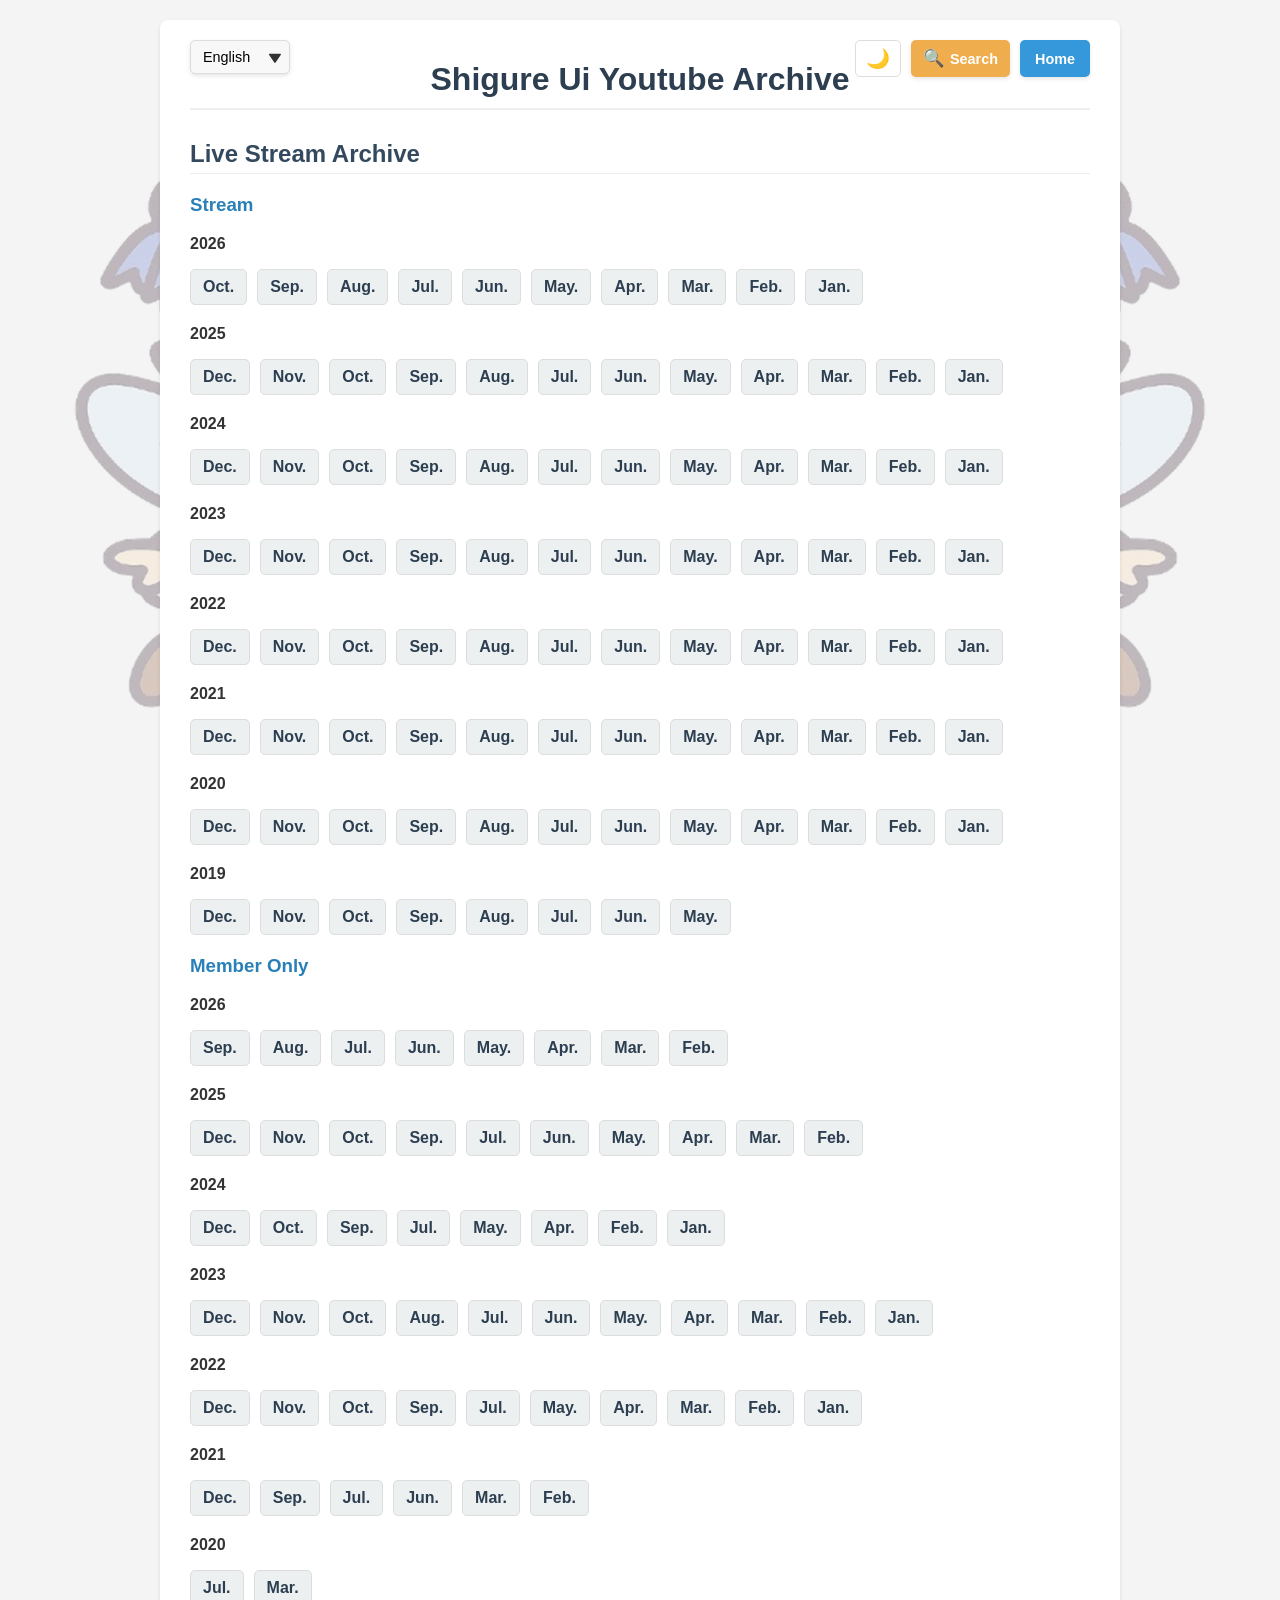
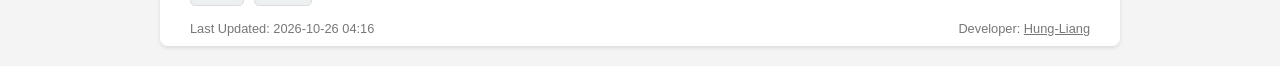
==== index.html @ 44cab53b "🐳 chore(meta): point og/twitter previews to custom domain - Use ui-archive-website.bobing.dev for og" ====
<!DOCTYPE html>
<html>
  <head>
    <script
      async
      src="https://www.googletagmanager.com/gtag/js?id=G-6RK6CC0PRD"
    ></script>
    <script>
      window.dataLayer = window.dataLayer || [];
      function gtag() {
        dataLayer.push(arguments);
      }
      gtag("js", new Date());

      gtag("config", "G-6RK6CC0PRD");
    </script>
    <meta charset="UTF-8" />
    <meta name="viewport" content="width=device-width, initial-scale=1.0" />
    <title data-i18n="main_title">しぐれうい Youtube Archive</title>
    <meta name="description" content="Archive of Shigure Ui's YouTube streams and videos." />
    <meta property="og:title" content="しぐれうい Youtube Archive" />
    <meta property="og:description" content="Archive of Shigure Ui's YouTube streams and videos." />
    <meta property="og:type" content="website" />
    <meta property="og:url" content="https://ui-archive-website.bobing.dev/" />
    <meta property="og:image" content="https://ui-archive-website.bobing.dev/asset/icon.png" />
    <meta name="twitter:card" content="summary" />
    <meta name="twitter:title" content="しぐれうい Youtube Archive" />
    <meta name="twitter:description" content="Archive of Shigure Ui's YouTube streams and videos." />
    <meta name="twitter:image" content="https://ui-archive-website.bobing.dev/asset/icon.png" />
    <link rel="icon" href="./asset/icon.png" type="image/png" />
    <link rel="manifest" href="./manifest.json" />
    <meta name="theme-color" content="#333333" />
    <script src="./scripts/theme.js"></script>
    <script>
      if ("serviceWorker" in navigator) {
        window.addEventListener("load", () => {
          navigator.serviceWorker
            .register("./sw.js")
            .then((registration) => {
              console.log("Service Worker registered with scope:", registration.scope);
            })
            .catch((error) => {
              console.log("Service Worker registration failed:", error);
            });
        });
      }
    </script>
    <style>
      body {
        font-family: Arial, sans-serif;
        margin: 20px;
        background-color: #f4f4f4;
        color: #333;
      }
      .container {
        max-width: 960px;
        margin: 0 auto;
        background-color: #fff;
        padding: 20px 30px;
        border-radius: 8px;
        box-shadow: 0 2px 4px rgba(0, 0, 0, 0.1);
        position: relative; /* For positioning absolute elements inside */
        min-height: calc(
          100vh - 40px
        ); /* Ensure container is tall enough for footer positioning */
        box-sizing: border-box; /* Include padding in height calculation */
      }
      h1 {
        color: #2c3e50;
        text-align: center;
        margin-bottom: 30px;
        border-bottom: 2px solid #eee;
        padding-bottom: 10px;
      }
      h2 {
        /* Category titles */
        color: #34495e;
        margin-top: 25px;
        padding-bottom: 5px;
        border-bottom: 1px solid #eee;
      }
      h3 {
        /* Sub-category titles */
        color: #2980b9;
        margin-top: 15px;
      }
      ul {
        list-style: none;
        padding: 0;
        margin-bottom: 20px;
        display: flex; /* Make months horizontal */
        flex-wrap: wrap; /* Allow wrapping */
        gap: 10px; /* Space between months */
      }
      li {
        background-color: #ecf0f1;
        border: 1px solid #ddd;
        border-radius: 5px;
        padding: 8px 12px;
        transition: background-color 0.3s ease;
      }
      li:hover {
        background-color: #dbe3e7;
      }
      a {
        text-decoration: none;
        color: #2c3e50;
        font-weight: bold;
      }
      a:hover {
        color: #3498db;
      }

      /* Styles for top-right and bottom-right elements */
      .top-right-buttons {
        position: absolute;
        top: 20px;
        right: 30px;
        display: flex;
        gap: 10px;
      }
      .action-button {
        display: flex;
        justify-content: center;
        align-items: center;
        padding: 8px 15px;
        background-color: #3498db;
        color: white;
        text-decoration: none;
        border-radius: 5px;
        transition: background-color 0.3s ease, transform 0.2s ease;
        font-weight: bold;
        box-shadow: 0 2px 4px rgba(0, 0, 0, 0.1);
        font-size: 0.9em;
      }
      .action-button:hover {
        background-color: #2980b9;
        transform: translateY(-2px);
      }
      .action-button:active {
        transform: translateY(0);
        box-shadow: 0 1px 2px rgba(0, 0, 0, 0.2);
      }

      /* Search Button Specific Styles */
      .search-button {
        background-color: #f0ad4e; /* orange color */
        color: white;
        border: none;
        border-radius: 5px;
        padding: 8px 12px;
        cursor: pointer;
        transition: background-color 0.3s ease, transform 0.2s ease;
        font-weight: bold;
        box-shadow: 0 2px 4px rgba(0, 0, 0, 0.1);
        font-size: 0.9em;
        display: flex;
        align-items: center;
        justify-content: center;
        gap: 5px;
      }
      .search-button:hover {
        background-color: #ec971f;
        transform: translateY(-2px);
      }
      .search-button:active {
        transform: translateY(0);
        box-shadow: 0 1px 2px rgba(0, 0, 0, 0.2);
      }
      .search-button .icon {
        font-size: 1.2em; /* magnifying glass icon size */
      }
      /* Search Input Pop-up Styles */
      #search-popup-overlay {
        display: none; /* Hidden by default */
        position: fixed;
        top: 0;
        left: 0;
        width: 100%;
        height: 100%;
        background: rgba(0, 0, 0, 0.6);
        z-index: 100;
        justify-content: center;
        align-items: center;
      }
      #search-popup-content {
        background: #fff;
        padding: 25px;
        border-radius: 8px;
        box-shadow: 0 5px 15px rgba(0, 0, 0, 0.3);
        text-align: center;
        width: 90%;
        max-width: 400px;
        position: relative;
      }
      #search-popup-content input {
        width: calc(100% - 20px);
        padding: 10px;
        margin-bottom: 15px;
        border: 1px solid #ddd;
        border-radius: 5px;
        font-size: 1em;
      }
      #search-popup-content button {
        padding: 10px 20px;
        background-color: #3498db;
        color: white;
        border: none;
        border-radius: 5px;
        cursor: pointer;
        transition: background-color 0.3s ease;
      }
      #search-popup-content button:hover {
        background-color: #2980b9;
      }
      #close-search-popup {
        position: absolute;
        top: 10px;
        right: 15px;
        font-size: 1.5em;
        cursor: pointer;
        color: #aaa;
      }
      #close-search-popup:hover {
        color: #333;
      }

      /* Footer styles */
      .footer-info {
        position: absolute;
        bottom: 10px;
        left: 50%;
        transform: translateX(-50%);
        width: calc(100% - 60px); /* Adjust width to fit container padding */
        display: flex;
        justify-content: space-between;
        align-items: center;
        font-size: 0.8em;
        color: #777;
      }
      .developer-info {
        flex-grow: 1;
        text-align: right; /* Changed from left to right */
      }
      .last-update-info {
        flex-grow: 1;
        text-align: left; /* Changed from center to left */
      }
      .developer-info a,
      .last-update-info a {
        color: #777;
        text-decoration: underline;
        font-weight: normal;
      }
      .developer-info a:hover,
      .last-update-info a:hover {
        color: #333;
      }

      /* New styles for left and right images */
      .side-image {
        position: fixed; /* Fixed position relative to viewport */
        top: 50%; /* Center vertically */
        transform: translateY(-50%); /* Adjust for vertical centering */
        z-index: -1; /* Send behind other content */
        opacity: 0.3; /* Make them semi-transparent */
        max-height: 80vh; /* Limit height for responsiveness */
        width: auto; /* Maintain aspect ratio */
      }
      .side-image.left {
        left: 20px; /* Position from left */
      }
      .side-image.right {
        right: 20px; /* Position from right */
      }

      /* Responsive adjustments for smaller screens */
      @media (max-width: 1200px) {
        .side-image {
          opacity: 0.15; /* Make them even more transparent on smaller screens */
        }
      }

      @media (max-width: 992px) {
        .side-image {
          display: none; /* Hide images completely on very small screens to save space */
        }
      }

      .video-thumbnail-container {
        position: relative;
        display: inline-block;
        width: 100%;
      }
      .video-duration {
        position: absolute;
        bottom: 8px;
        right: 8px;
        background-color: rgba(0, 0, 0, 0.8);
        color: #fff;
        padding: 2px 5px;
        border-radius: 4px;
        font-size: 0.8em;
        font-weight: bold;
      }
      .video-view-count {
        font-size: 0.85em;
        color: #777;
        margin-top: 2px;
      }
      html.dark-mode .video-view-count {
        color: #aaa;
      }

      /* Language Selector Styles */
      .language-selector {
        position: absolute;
        top: 20px;
        left: 30px;
        z-index: 10;
      }

      .language-selector select {
        padding: 8px 12px;
        border-radius: 5px;
        border: 1px solid #ddd;
        background-color: #f8f8f8;
        font-size: 0.9em;
        cursor: pointer;
        box-shadow: 0 2px 4px rgba(0, 0, 0, 0.1);
        appearance: none; /* Remove default select arrow */
        -webkit-appearance: none;
        -moz-appearance: none;
        background-image: url("data:image/svg+xml;charset=US-ASCII,%3Csvg%20xmlns%3D%22http%3A%2F%2Fwww.w3.org%2F2000%2Fsvg%22%20width%3D%22292.4%22%20height%3D%22292.4%22%3E%3Cpath%20fill%3D%22%23333%22%20d%3D%22M287%2069.4a17.6%2017.6%200%200%200-13-5.4H18.4c-6.5%200-12.3%203.2-16.1%208.1-3.8%204.9-4.5%2011.6-2%2017.7l128%20192c3.6%205.4%209.7%208.7%2016.4%208.7s12.9-3.3%2016.4-8.7l128-192c2.5-6.1%201.8-12.8-2-17.7z%22%2F%3E%3C%2Fsvg%3E");
        background-repeat: no-repeat;
        background-position: right 8px top 50%;
        background-size: 12px auto;
        padding-right: 30px; /* Make space for the custom arrow */
      }

      .language-selector select:hover {
        background-color: #e9e9e9;
      }

      /* Skeleton Loading Styles */
      @keyframes skeleton-loading {
        0% { background-color: #e2e5e7; }
        100% { background-color: #f1f3f4; }
      }
      .skeleton-title {
        height: 30px;
        margin-top: 25px;
        margin-bottom: 15px;
        border-radius: 4px;
        animation: skeleton-loading 1s linear infinite alternate;
      }
      .skeleton-pill {
        width: 60px; 
        height: 35px; 
        border-radius: 5px; 
        background-color: #e2e5e7;
        animation: skeleton-loading 1s linear infinite alternate;
      }
      /* Theme Toggle Button */
      .theme-toggle-btn {
        display: flex;
        justify-content: center;
        align-items: center;
        padding: 5px 10px;
        background-color: transparent;
        color: inherit;
        border: 1px solid #ddd;
        border-radius: 5px;
        cursor: pointer;
        font-size: 1.2em;
        transition: background-color 0.3s ease, border-color 0.3s ease;
      }
      .theme-toggle-btn:hover {
        background-color: #f0f0f0;
      }
      /* Dark Mode Styles */
      html.dark-mode body {
        background-color: #121212;
        color: #e0e0e0;
      }
      html.dark-mode .container {
        background-color: #1e1e1e;
        box-shadow: 0 2px 4px rgba(0, 0, 0, 0.5);
      }
      html.dark-mode h1, html.dark-mode h2, html.dark-mode h3, html.dark-mode a {
        color: #e0e0e0;
        border-color: #333;
      }
      html.dark-mode h1 {
        border-bottom-color: #333;
      }
      html.dark-mode h2 {
        border-bottom-color: #333;
      }
      html.dark-mode a:hover {
        color: #3498db;
      }
      html.dark-mode li, html.dark-mode .video-item, html.dark-mode #search-popup-content, html.dark-mode .skeleton-card {
        background-color: #2c2c2c;
        border-color: #444;
        color: #e0e0e0;
      }
      html.dark-mode li:hover {
        background-color: #3a3a3a;
      }
      html.dark-mode .video-item .video-title {
        color: #e0e0e0;
      }
      html.dark-mode .video-item .video-meta, html.dark-mode .video-item .video-date {
        color: #aaa;
      }
      html.dark-mode .video-item .video-tags span {
        background-color: #444;
        color: #ddd;
      }
      html.dark-mode .video-item .video-tags span:hover {
        background-color: #555;
      }
      html.dark-mode input, html.dark-mode select {
        background-color: #2c2c2c;
        color: #e0e0e0;
        border: 1px solid #444;
      }
      html.dark-mode .skeleton-loading, html.dark-mode .skeleton-title, html.dark-mode .skeleton-pill, html.dark-mode .skeleton-image, html.dark-mode .skeleton-text {
        animation: skeleton-loading-dark 1s linear infinite alternate;
      }
      @keyframes skeleton-loading-dark {
        0% { background-color: #2c2c2c; }
        100% { background-color: #3a3a3a; }
      }
      html.dark-mode .theme-toggle-btn {
        border-color: #555;
        background-color: #3a3a3a;
        color: #e0e0e0;
      }
      html.dark-mode .theme-toggle-btn:hover {
        background-color: #555;
      }
      html.dark-mode .action-button, html.dark-mode .search-button, html.dark-mode .back-to-prev-button {
        box-shadow: 0 2px 4px rgba(0, 0, 0, 0.5);
      }
      html.dark-mode .side-image {
        opacity: 0.1; /* slightly darker for dark mode */
      }
      html.dark-mode .language-selector select {
        background-color: #2c2c2c;
        background-image: url("data:image/svg+xml;charset=US-ASCII,%3Csvg%20xmlns%3D%22http%3A%2F%2Fwww.w3.org%2F2000%2Fsvg%22%20width%3D%22292.4%22%20height%3D%22292.4%22%3E%3Cpath%20fill%3D%22%23e0e0e0%22%20d%3D%22M287%2069.4a17.6%2017.6%200%200%200-13-5.4H18.4c-6.5%200-12.3%203.2-16.1%208.1-3.8%204.9-4.5%2011.6-2%2017.7l128%20192c3.6%205.4%209.7%208.7%2016.4%208.7s12.9-3.3%2016.4-8.7l128-192c2.5-6.1%201.8-12.8-2-17.7z%22%2F%3E%3C%2Fsvg%3E");
      }

      /* Mobile Responsive Optimizations */
      @media (max-width: 600px) {
        body {
          margin: 10px;
        }
        .container {
          padding: 15px 20px;
          min-height: calc(100vh - 20px);
        }
        .language-selector {
          position: static;
          text-align: center;
          margin-bottom: 10px;
        }
        .top-right-buttons {
          position: static;
          justify-content: center;
          margin-bottom: 20px;
          flex-wrap: wrap;
        }
        h1 {
          font-size: 1.5em;
          margin-bottom: 20px;
        }
        ul {
          gap: 15px;
        }
        li {
          padding: 12px 20px; /* Larger tap target */
          flex-grow: 1;
          text-align: center;
        }
        .footer-info {
          position: static;
          transform: none;
          width: 100%;
          flex-direction: column;
          gap: 10px;
          margin-top: 30px;
          text-align: center;
        }
        .last-update-info, .developer-info {
          text-align: center;
        }
      }
    </style>
  </head>
  <body>
    <img
      src="./asset/left_image.webp"
      alt="Left Decor Image"
      class="side-image left"
      width="1000"
      height="1000"
    />
    <img
      src="./asset/right_image.webp"
      alt="Right Decor Image"
      class="side-image right"
      width="1000"
      height="1000"
    />

    <div class="container">
      <div class="language-selector">
        <select id="language-select"></select>
      </div>

      <div class="top-right-buttons">
        <button id="theme-toggle" class="theme-toggle-btn" title="切換深色模式">🌙</button>
        <button id="open-search-popup" class="search-button">
          <span class="icon">🔍</span>
          <span data-i18n="search_stream_button">Search Stream</span>
        </button>
        <a href="index.html" class="action-button" data-i18n="home_button"
          >Home</a
        >
      </div>

      <h1 data-i18n="main_title">しぐれうい</h1>
      <div id="list">
        <!-- Skeleton Loaders -->
        <div class="skeleton-title" style="width: 30%;"></div>
        <div class="skeleton-title" style="width: 15%; height: 20px; margin-top: 15px;"></div>
        <ul>
          <li class="skeleton-pill"></li>
          <li class="skeleton-pill"></li>
          <li class="skeleton-pill"></li>
        </ul>
        <div class="skeleton-title" style="width: 30%; margin-top: 40px;"></div>
        <div class="skeleton-title" style="width: 15%; height: 20px; margin-top: 15px;"></div>
        <ul>
          <li class="skeleton-pill"></li>
          <li class="skeleton-pill"></li>
          <li class="skeleton-pill"></li>
        </ul>
      </div>

      <div class="footer-info">
        <div id="last-update-info" class="last-update-info">
          <span data-i18n="last_updated">Last Updated</span>:
          <span id="last-update-date">Loading...</span>
        </div>
        <div class="developer-info">
          <span data-i18n="developer">Developer</span>:
          <a href="https://github.com/Hung-Liang" target="_blank">Hung-Liang</a>
        </div>
      </div>
    </div>

    <div id="search-popup-overlay">
      <div id="search-popup-content">
        <span id="close-search-popup">×</span>
        <h2 data-i18n="search_stream_popup_title">Search Stream</h2>
        <input
          type="text"
          id="popup-search-input"
          data-i18n-placeholder="search_stream_placeholder"
          placeholder="Please enter stream title keywords"
        />
        <button id="perform-search-button" data-i18n="start_search_button">
          Start Search
        </button>
      </div>
    </div>

    <script src="./scripts/language.js"></script>
    <script>
      function escapeHtml(value) {
        return String(value)
          .replace(/&/g, "&amp;")
          .replace(/</g, "&lt;")
          .replace(/>/g, "&gt;")
          .replace(/"/g, "&quot;")
          .replace(/'/g, "&#39;");
      }

      document.addEventListener("DOMContentLoaded", async () => {
        // Initialize language
        await loadTranslations();
        applyTranslations();

        const openSearchButton = document.getElementById("open-search-popup");
        const searchPopupOverlay = document.getElementById(
          "search-popup-overlay"
        );
        const closeSearchPopup = document.getElementById("close-search-popup");
        const popupSearchInput = document.getElementById("popup-search-input");
        const performSearchButton = document.getElementById(
          "perform-search-button"
        );
        const lastUpdateDateSpan = document.getElementById("last-update-date");

        fetch("data/index.json")
          .then((res) => res.json())
          .then((index) => {
            const container = document.getElementById("list");
            container.innerHTML = ""; // Clear skeleton loaders

            // Define the desired order of categories (Life first, then Gaming)
            const orderedCategories = ["videos"];

            // Iterate through categories in the specified order
            orderedCategories.forEach((category) => {
              // Check if the category actually exists in the index data
              if (!index[category]) {
                return; // Skip if category data is missing
              }

              const categoryTitle = document.createElement("h2");
              // Set category title based on category key
              if (category === "videos") {
                categoryTitle.setAttribute("data-i18n", "live_stream_archive");
              } else {
                categoryTitle.textContent = `${
                  category.charAt(0).toUpperCase() + category.slice(1)
                }`; // Fallback for other categories
              }
              container.appendChild(categoryTitle);

              // Define the desired order of sub-categories (Normal first, then Member)
              const orderedSubCategories = ["normal", "member"];

              // Iterate through sub-categories in the specified order
              orderedSubCategories.forEach((sub_category) => {
                // Check if the sub_category actually exists under the current category
                if (!index[category][sub_category]) {
                  return; // Skip if sub_category data is missing
                }

                const subCategoryTitle = document.createElement("h3");
                // Set sub-category title based on sub_category key
                if (sub_category === "normal") {
                  subCategoryTitle.setAttribute("data-i18n", "stream_category");
                } else if (sub_category === "member") {
                  subCategoryTitle.setAttribute(
                    "data-i18n",
                    "member_only_category"
                  );
                } else {
                  subCategoryTitle.textContent = `${
                    sub_category.charAt(0).toUpperCase() + sub_category.slice(1)
                  }`; // Fallback
                }
                container.appendChild(subCategoryTitle);

                const yearsData = index[category][sub_category];
                const years = Object.keys(yearsData).sort((a, b) => b - a); // Sort years descending

                years.forEach((year) => {
                  const yearText = document.createElement("p"); // Use p tag for year for now, can be h4
                  yearText.textContent = `${year}`;
                  yearText.style.fontWeight = "bold";
                  yearText.style.marginTop = "10px";
                  container.appendChild(yearText);

                  const ul = document.createElement("ul");
                  yearsData[year]
                    .sort((a, b) => b - a) // Sort months descending
                    .forEach((month) => {
                      const li = document.createElement("li");
                      const monthNameKey = `month_${month}`;
                      // Add data-i18n attribute to the anchor tag
                      li.innerHTML = `<a href="./pages/month.html?cat=${escapeHtml(category)}&sub=${escapeHtml(sub_category)}&y=${escapeHtml(year)}&m=${escapeHtml(month)}" data-i18n="${escapeHtml(monthNameKey)}">${escapeHtml(
                        translations[currentLanguage][monthNameKey] ||
                        translations["en"][monthNameKey] ||
                        month
                      )}</a>`;
                      ul.appendChild(li);
                    });
                  container.appendChild(ul);
                });
              });
            });
            applyTranslations(); // Apply translations after dynamic content is added
          })
          .catch((error) => {
            console.error("Error fetching index.json:", error);
            document.getElementById("list").textContent =
              "Unable to load history data, please try again later.";
            document
              .getElementById("list")
              .setAttribute("data-i18n", "history_data_error");
            applyTranslations();
          });

        fetch("data/last_update.json")
          .then((res) => {
            if (!res.ok) {
              throw new Error(`HTTP error! status: ${res.status}`);
            }
            return res.json();
          })
          .then((data) => {
            if (data && data.last_update) {
              lastUpdateDateSpan.textContent = data.last_update;
            } else {
              lastUpdateDateSpan.textContent = "Unable to load";
              lastUpdateDateSpan.setAttribute("data-i18n", "unable_to_load");
            }
            applyTranslations();
          })
          .catch((error) => {
            console.error("Error fetching last_update.json:", error);
            lastUpdateDateSpan.textContent = "Unable to load";
            lastUpdateDateSpan.setAttribute("data-i18n", "unable_to_load");
            applyTranslations();
          });

        openSearchButton.addEventListener("click", () => {
          searchPopupOverlay.style.display = "flex";
          popupSearchInput.focus();
        });

        closeSearchPopup.addEventListener("click", () => {
          searchPopupOverlay.style.display = "none";
          popupSearchInput.value = "";
        });

        searchPopupOverlay.addEventListener("click", (event) => {
          if (event.target === searchPopupOverlay) {
            searchPopupOverlay.style.display = "none";
            popupSearchInput.value = "";
          }
        });

        function triggerSearch() {
          const query = popupSearchInput.value.trim();
          if (query) {
            window.location.href = `./pages/search_results.html?query=${encodeURIComponent(
              query
            )}`;
          } else {
            const messageBox = document.createElement("div");
            messageBox.style.cssText = `
                position: fixed;
                top: 50%;
                left: 50%;
                transform: translate(-50%, -50%);
                background-color: white;
                padding: 20px;
                border-radius: 8px;
                box-shadow: 0 4px 8px rgba(0,0,0,0.2);
                z-index: 1000;
                text-align: center;
            `;
            messageBox.innerHTML = `
                <p data-i18n="enter_keywords_message">Please enter stream title keywords!</p>
                <button onclick="this.parentNode.remove()" style="padding: 8px 15px; background-color: #3498db; color: white; border: none; border-radius: 5px; cursor: pointer;" data-i18n="ok_button">OK</button>
            `;
            document.body.appendChild(messageBox);
            applyTranslations(); // Apply translations to the message box
          }
        }

        performSearchButton.addEventListener("click", triggerSearch);

        popupSearchInput.addEventListener("keypress", (event) => {
          if (event.key === "Enter") {
            triggerSearch();
          }
        });
      });
    </script>
  </body>
</html>
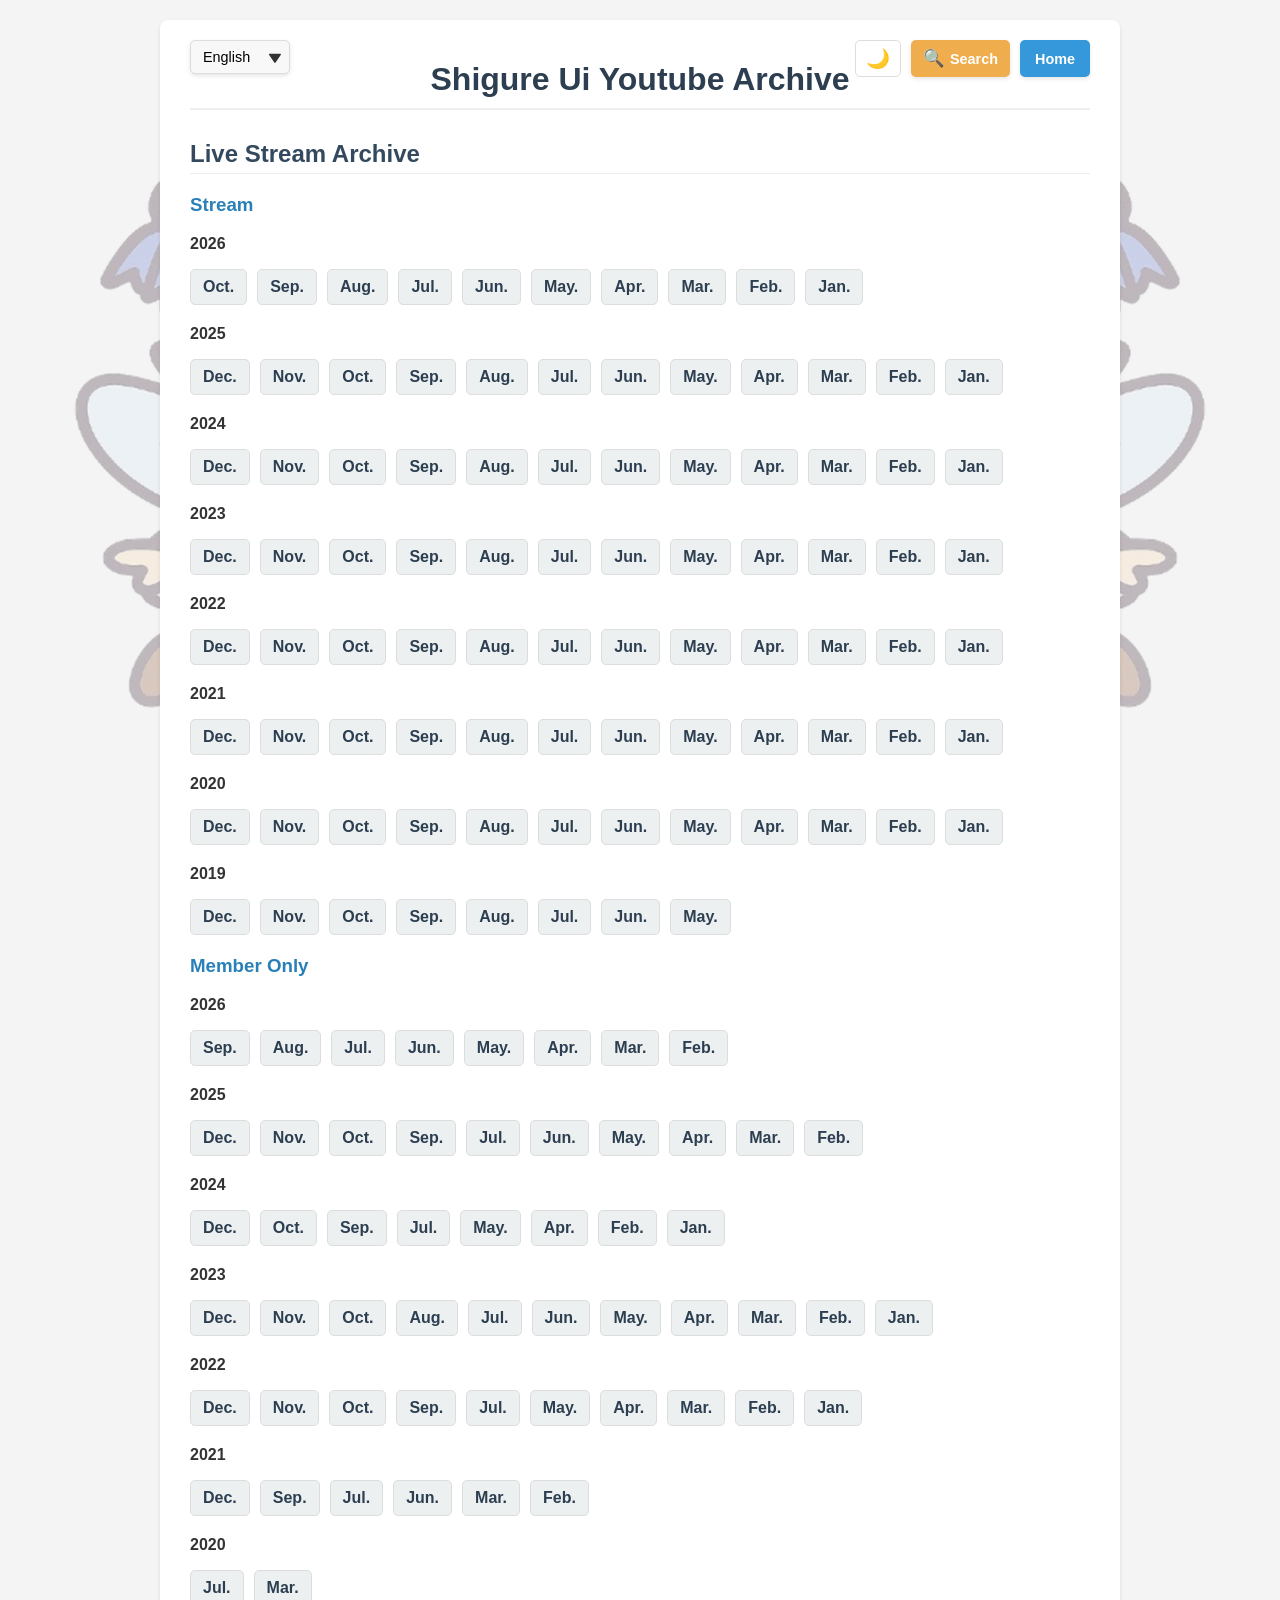
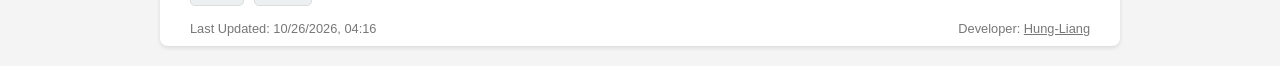
==== commit f32796cd: "🐞 fix(update): store last update time with timezone and show it in local time - Write last_update as" ====
--- a/index.html
+++ b/index.html
@@ -698,6 +698,23 @@
             applyTranslations();
           });
 
+        function formatLastUpdate(value) {
+          // Older data has no timezone; it was written in UTC by GitHub Actions
+          const hasTimezone = /(Z|[+-]\d{2}:?\d{2})$/i.test(value);
+          const date = new Date(hasTimezone ? value : value.replace(" ", "T") + "Z");
+          if (isNaN(date)) {
+            return value;
+          }
+          return date.toLocaleString(undefined, {
+            year: "numeric",
+            month: "2-digit",
+            day: "2-digit",
+            hour: "2-digit",
+            minute: "2-digit",
+            hour12: false,
+          });
+        }
+
         fetch("data/last_update.json")
           .then((res) => {
             if (!res.ok) {
@@ -707,7 +724,7 @@
           })
           .then((data) => {
             if (data && data.last_update) {
-              lastUpdateDateSpan.textContent = data.last_update;
+              lastUpdateDateSpan.textContent = formatLastUpdate(data.last_update);
             } else {
               lastUpdateDateSpan.textContent = "Unable to load";
               lastUpdateDateSpan.setAttribute("data-i18n", "unable_to_load");
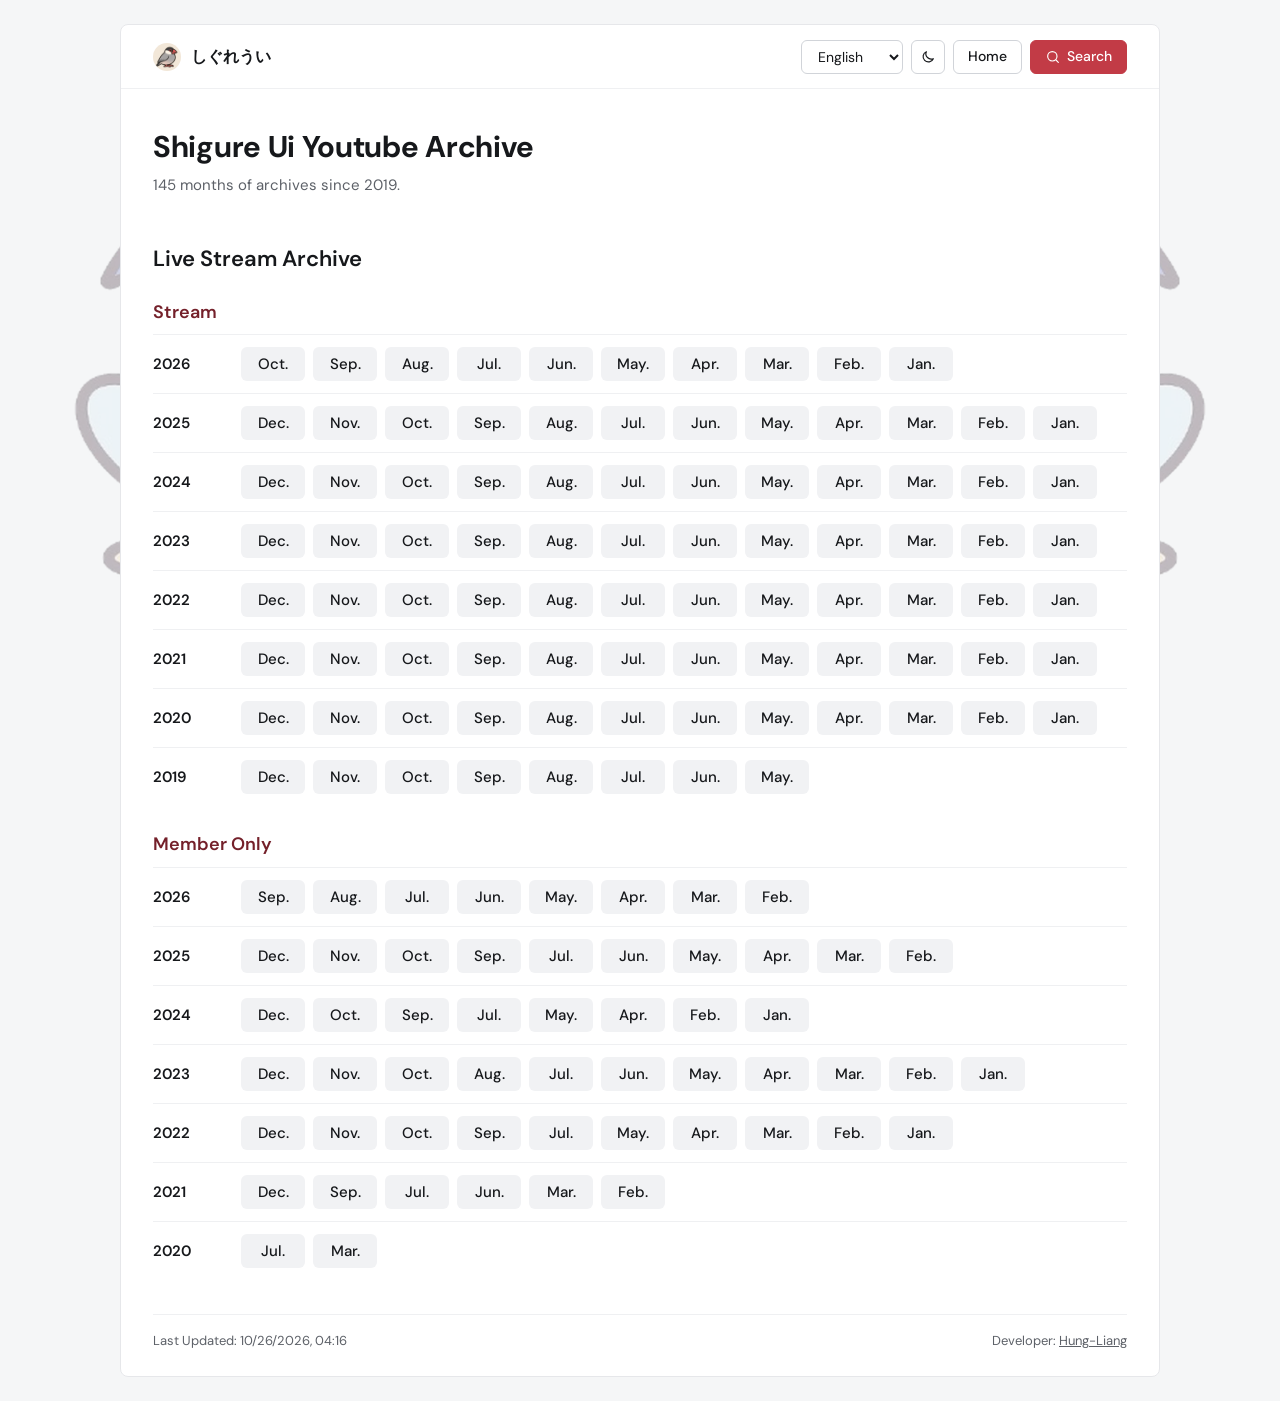
==== commit 21a2a7dc: "🌈 style(ui): restyle pages with design tokens and a sparrow-red accent theme - Move duplicated per-p" ====
--- a/index.html
+++ b/index.html
@@ -45,456 +45,72 @@
         });
       }
     </script>
+    <link rel="preconnect" href="https://fonts.googleapis.com" />
+    <link rel="preconnect" href="https://fonts.gstatic.com" crossorigin />
+    <link
+      href="https://fonts.googleapis.com/css2?family=DM+Sans:wght@400;500;600;700&display=swap"
+      rel="stylesheet"
+    />
+    <link rel="stylesheet" href="./styles/main.css" />
     <style>
-      body {
-        font-family: Arial, sans-serif;
-        margin: 20px;
-        background-color: #f4f4f4;
-        color: #333;
-      }
-      .container {
-        max-width: 960px;
-        margin: 0 auto;
-        background-color: #fff;
-        padding: 20px 30px;
-        border-radius: 8px;
-        box-shadow: 0 2px 4px rgba(0, 0, 0, 0.1);
-        position: relative; /* For positioning absolute elements inside */
-        min-height: calc(
-          100vh - 40px
-        ); /* Ensure container is tall enough for footer positioning */
-        box-sizing: border-box; /* Include padding in height calculation */
-      }
-      h1 {
-        color: #2c3e50;
-        text-align: center;
-        margin-bottom: 30px;
-        border-bottom: 2px solid #eee;
-        padding-bottom: 10px;
-      }
-      h2 {
-        /* Category titles */
-        color: #34495e;
-        margin-top: 25px;
-        padding-bottom: 5px;
-        border-bottom: 1px solid #eee;
-      }
-      h3 {
-        /* Sub-category titles */
-        color: #2980b9;
-        margin-top: 15px;
+      /* Month index: one row per year, the year label beside its months */
+      .year-row {
+        display: grid;
+        grid-template-columns: 72px 1fr;
+        align-items: start;
+        gap: 16px;
+        padding: 12px 0;
+        border-top: 1px solid var(--rule);
+      }
+      .year-label {
+        margin: 0;
+        line-height: var(--control-height);
+        font-weight: 600;
+        font-variant-numeric: tabular-nums;
       }
       ul {
         list-style: none;
         padding: 0;
-        margin-bottom: 20px;
-        display: flex; /* Make months horizontal */
-        flex-wrap: wrap; /* Allow wrapping */
-        gap: 10px; /* Space between months */
-      }
-      li {
-        background-color: #ecf0f1;
-        border: 1px solid #ddd;
-        border-radius: 5px;
-        padding: 8px 12px;
-        transition: background-color 0.3s ease;
-      }
-      li:hover {
-        background-color: #dbe3e7;
-      }
-      a {
-        text-decoration: none;
-        color: #2c3e50;
-        font-weight: bold;
-      }
-      a:hover {
-        color: #3498db;
-      }
-
-      /* Styles for top-right and bottom-right elements */
-      .top-right-buttons {
-        position: absolute;
-        top: 20px;
-        right: 30px;
+        margin: 0;
         display: flex;
-        gap: 10px;
-      }
-      .action-button {
-        display: flex;
-        justify-content: center;
-        align-items: center;
-        padding: 8px 15px;
-        background-color: #3498db;
-        color: white;
-        text-decoration: none;
-        border-radius: 5px;
-        transition: background-color 0.3s ease, transform 0.2s ease;
-        font-weight: bold;
-        box-shadow: 0 2px 4px rgba(0, 0, 0, 0.1);
-        font-size: 0.9em;
-      }
-      .action-button:hover {
-        background-color: #2980b9;
-        transform: translateY(-2px);
-      }
-      .action-button:active {
-        transform: translateY(0);
-        box-shadow: 0 1px 2px rgba(0, 0, 0, 0.2);
-      }
-
-      /* Search Button Specific Styles */
-      .search-button {
-        background-color: #f0ad4e; /* orange color */
-        color: white;
-        border: none;
-        border-radius: 5px;
-        padding: 8px 12px;
-        cursor: pointer;
-        transition: background-color 0.3s ease, transform 0.2s ease;
-        font-weight: bold;
-        box-shadow: 0 2px 4px rgba(0, 0, 0, 0.1);
-        font-size: 0.9em;
-        display: flex;
+        flex-wrap: wrap;
+        gap: 8px;
+      }
+      li a {
+        display: inline-flex;
         align-items: center;
         justify-content: center;
-        gap: 5px;
-      }
-      .search-button:hover {
-        background-color: #ec971f;
-        transform: translateY(-2px);
-      }
-      .search-button:active {
-        transform: translateY(0);
-        box-shadow: 0 1px 2px rgba(0, 0, 0, 0.2);
-      }
-      .search-button .icon {
-        font-size: 1.2em; /* magnifying glass icon size */
-      }
-      /* Search Input Pop-up Styles */
-      #search-popup-overlay {
-        display: none; /* Hidden by default */
-        position: fixed;
-        top: 0;
-        left: 0;
-        width: 100%;
-        height: 100%;
-        background: rgba(0, 0, 0, 0.6);
-        z-index: 100;
-        justify-content: center;
-        align-items: center;
-      }
-      #search-popup-content {
-        background: #fff;
-        padding: 25px;
-        border-radius: 8px;
-        box-shadow: 0 5px 15px rgba(0, 0, 0, 0.3);
-        text-align: center;
-        width: 90%;
-        max-width: 400px;
-        position: relative;
-      }
-      #search-popup-content input {
-        width: calc(100% - 20px);
-        padding: 10px;
-        margin-bottom: 15px;
-        border: 1px solid #ddd;
-        border-radius: 5px;
-        font-size: 1em;
-      }
-      #search-popup-content button {
-        padding: 10px 20px;
-        background-color: #3498db;
-        color: white;
-        border: none;
-        border-radius: 5px;
-        cursor: pointer;
-        transition: background-color 0.3s ease;
-      }
-      #search-popup-content button:hover {
-        background-color: #2980b9;
-      }
-      #close-search-popup {
-        position: absolute;
-        top: 10px;
-        right: 15px;
-        font-size: 1.5em;
-        cursor: pointer;
-        color: #aaa;
-      }
-      #close-search-popup:hover {
-        color: #333;
-      }
-
-      /* Footer styles */
-      .footer-info {
-        position: absolute;
-        bottom: 10px;
-        left: 50%;
-        transform: translateX(-50%);
-        width: calc(100% - 60px); /* Adjust width to fit container padding */
-        display: flex;
-        justify-content: space-between;
-        align-items: center;
-        font-size: 0.8em;
-        color: #777;
-      }
-      .developer-info {
-        flex-grow: 1;
-        text-align: right; /* Changed from left to right */
-      }
-      .last-update-info {
-        flex-grow: 1;
-        text-align: left; /* Changed from center to left */
-      }
-      .developer-info a,
-      .last-update-info a {
-        color: #777;
-        text-decoration: underline;
-        font-weight: normal;
-      }
-      .developer-info a:hover,
-      .last-update-info a:hover {
-        color: #333;
-      }
-
-      /* New styles for left and right images */
-      .side-image {
-        position: fixed; /* Fixed position relative to viewport */
-        top: 50%; /* Center vertically */
-        transform: translateY(-50%); /* Adjust for vertical centering */
-        z-index: -1; /* Send behind other content */
-        opacity: 0.3; /* Make them semi-transparent */
-        max-height: 80vh; /* Limit height for responsiveness */
-        width: auto; /* Maintain aspect ratio */
-      }
-      .side-image.left {
-        left: 20px; /* Position from left */
-      }
-      .side-image.right {
-        right: 20px; /* Position from right */
-      }
-
-      /* Responsive adjustments for smaller screens */
-      @media (max-width: 1200px) {
-        .side-image {
-          opacity: 0.15; /* Make them even more transparent on smaller screens */
-        }
-      }
-
-      @media (max-width: 992px) {
-        .side-image {
-          display: none; /* Hide images completely on very small screens to save space */
-        }
-      }
-
-      .video-thumbnail-container {
-        position: relative;
-        display: inline-block;
-        width: 100%;
-      }
-      .video-duration {
-        position: absolute;
-        bottom: 8px;
-        right: 8px;
-        background-color: rgba(0, 0, 0, 0.8);
-        color: #fff;
-        padding: 2px 5px;
-        border-radius: 4px;
-        font-size: 0.8em;
-        font-weight: bold;
-      }
-      .video-view-count {
-        font-size: 0.85em;
-        color: #777;
-        margin-top: 2px;
-      }
-      html.dark-mode .video-view-count {
-        color: #aaa;
-      }
-
-      /* Language Selector Styles */
-      .language-selector {
-        position: absolute;
-        top: 20px;
-        left: 30px;
-        z-index: 10;
-      }
-
-      .language-selector select {
-        padding: 8px 12px;
-        border-radius: 5px;
-        border: 1px solid #ddd;
-        background-color: #f8f8f8;
-        font-size: 0.9em;
-        cursor: pointer;
-        box-shadow: 0 2px 4px rgba(0, 0, 0, 0.1);
-        appearance: none; /* Remove default select arrow */
-        -webkit-appearance: none;
-        -moz-appearance: none;
-        background-image: url("data:image/svg+xml;charset=US-ASCII,%3Csvg%20xmlns%3D%22http%3A%2F%2Fwww.w3.org%2F2000%2Fsvg%22%20width%3D%22292.4%22%20height%3D%22292.4%22%3E%3Cpath%20fill%3D%22%23333%22%20d%3D%22M287%2069.4a17.6%2017.6%200%200%200-13-5.4H18.4c-6.5%200-12.3%203.2-16.1%208.1-3.8%204.9-4.5%2011.6-2%2017.7l128%20192c3.6%205.4%209.7%208.7%2016.4%208.7s12.9-3.3%2016.4-8.7l128-192c2.5-6.1%201.8-12.8-2-17.7z%22%2F%3E%3C%2Fsvg%3E");
-        background-repeat: no-repeat;
-        background-position: right 8px top 50%;
-        background-size: 12px auto;
-        padding-right: 30px; /* Make space for the custom arrow */
-      }
-
-      .language-selector select:hover {
-        background-color: #e9e9e9;
-      }
-
-      /* Skeleton Loading Styles */
-      @keyframes skeleton-loading {
-        0% { background-color: #e2e5e7; }
-        100% { background-color: #f1f3f4; }
-      }
-      .skeleton-title {
-        height: 30px;
-        margin-top: 25px;
-        margin-bottom: 15px;
-        border-radius: 4px;
-        animation: skeleton-loading 1s linear infinite alternate;
-      }
-      .skeleton-pill {
-        width: 60px; 
-        height: 35px; 
-        border-radius: 5px; 
-        background-color: #e2e5e7;
-        animation: skeleton-loading 1s linear infinite alternate;
-      }
-      /* Theme Toggle Button */
-      .theme-toggle-btn {
-        display: flex;
-        justify-content: center;
-        align-items: center;
-        padding: 5px 10px;
-        background-color: transparent;
-        color: inherit;
-        border: 1px solid #ddd;
-        border-radius: 5px;
-        cursor: pointer;
-        font-size: 1.2em;
-        transition: background-color 0.3s ease, border-color 0.3s ease;
-      }
-      .theme-toggle-btn:hover {
-        background-color: #f0f0f0;
-      }
-      /* Dark Mode Styles */
-      html.dark-mode body {
-        background-color: #121212;
-        color: #e0e0e0;
-      }
-      html.dark-mode .container {
-        background-color: #1e1e1e;
-        box-shadow: 0 2px 4px rgba(0, 0, 0, 0.5);
-      }
-      html.dark-mode h1, html.dark-mode h2, html.dark-mode h3, html.dark-mode a {
-        color: #e0e0e0;
-        border-color: #333;
-      }
-      html.dark-mode h1 {
-        border-bottom-color: #333;
-      }
-      html.dark-mode h2 {
-        border-bottom-color: #333;
-      }
-      html.dark-mode a:hover {
-        color: #3498db;
-      }
-      html.dark-mode li, html.dark-mode .video-item, html.dark-mode #search-popup-content, html.dark-mode .skeleton-card {
-        background-color: #2c2c2c;
-        border-color: #444;
-        color: #e0e0e0;
-      }
-      html.dark-mode li:hover {
-        background-color: #3a3a3a;
-      }
-      html.dark-mode .video-item .video-title {
-        color: #e0e0e0;
-      }
-      html.dark-mode .video-item .video-meta, html.dark-mode .video-item .video-date {
-        color: #aaa;
-      }
-      html.dark-mode .video-item .video-tags span {
-        background-color: #444;
-        color: #ddd;
-      }
-      html.dark-mode .video-item .video-tags span:hover {
-        background-color: #555;
-      }
-      html.dark-mode input, html.dark-mode select {
-        background-color: #2c2c2c;
-        color: #e0e0e0;
-        border: 1px solid #444;
-      }
-      html.dark-mode .skeleton-loading, html.dark-mode .skeleton-title, html.dark-mode .skeleton-pill, html.dark-mode .skeleton-image, html.dark-mode .skeleton-text {
-        animation: skeleton-loading-dark 1s linear infinite alternate;
-      }
-      @keyframes skeleton-loading-dark {
-        0% { background-color: #2c2c2c; }
-        100% { background-color: #3a3a3a; }
-      }
-      html.dark-mode .theme-toggle-btn {
-        border-color: #555;
-        background-color: #3a3a3a;
-        color: #e0e0e0;
-      }
-      html.dark-mode .theme-toggle-btn:hover {
-        background-color: #555;
-      }
-      html.dark-mode .action-button, html.dark-mode .search-button, html.dark-mode .back-to-prev-button {
-        box-shadow: 0 2px 4px rgba(0, 0, 0, 0.5);
-      }
-      html.dark-mode .side-image {
-        opacity: 0.1; /* slightly darker for dark mode */
-      }
-      html.dark-mode .language-selector select {
-        background-color: #2c2c2c;
-        background-image: url("data:image/svg+xml;charset=US-ASCII,%3Csvg%20xmlns%3D%22http%3A%2F%2Fwww.w3.org%2F2000%2Fsvg%22%20width%3D%22292.4%22%20height%3D%22292.4%22%3E%3Cpath%20fill%3D%22%23e0e0e0%22%20d%3D%22M287%2069.4a17.6%2017.6%200%200%200-13-5.4H18.4c-6.5%200-12.3%203.2-16.1%208.1-3.8%204.9-4.5%2011.6-2%2017.7l128%20192c3.6%205.4%209.7%208.7%2016.4%208.7s12.9-3.3%2016.4-8.7l128-192c2.5-6.1%201.8-12.8-2-17.7z%22%2F%3E%3C%2Fsvg%3E");
-      }
-
-      /* Mobile Responsive Optimizations */
+        min-width: 64px;
+        height: var(--control-height);
+        padding: 0 12px;
+        box-sizing: border-box;
+        border-radius: var(--radius-control);
+        background-color: var(--raised);
+        font-weight: 500;
+        font-variant-numeric: tabular-nums;
+        transition:
+          background-color 0.15s ease,
+          color 0.15s ease;
+      }
+      li a:hover {
+        background-color: var(--accent-soft);
+        color: var(--accent-ink);
+      }
+      #list > ul {
+        margin-top: 8px;
+      }
+
       @media (max-width: 600px) {
-        body {
-          margin: 10px;
-        }
-        .container {
-          padding: 15px 20px;
-          min-height: calc(100vh - 20px);
-        }
-        .language-selector {
-          position: static;
-          text-align: center;
-          margin-bottom: 10px;
-        }
-        .top-right-buttons {
-          position: static;
-          justify-content: center;
-          margin-bottom: 20px;
-          flex-wrap: wrap;
-        }
-        h1 {
-          font-size: 1.5em;
-          margin-bottom: 20px;
-        }
-        ul {
-          gap: 15px;
+        .year-row {
+          grid-template-columns: 1fr;
+          gap: 8px;
         }
         li {
-          padding: 12px 20px; /* Larger tap target */
           flex-grow: 1;
-          text-align: center;
         }
-        .footer-info {
-          position: static;
-          transform: none;
+        li a {
           width: 100%;
-          flex-direction: column;
-          gap: 10px;
-          margin-top: 30px;
-          text-align: center;
-        }
-        .last-update-info, .developer-info {
-          text-align: center;
+          height: 44px; /* Larger tap target */
         }
       }
     </style>
@@ -516,32 +132,47 @@
     />
 
     <div class="container">
-      <div class="language-selector">
-        <select id="language-select"></select>
+      <header class="top-bar">
+        <div class="top-bar-start">
+          <a href="index.html" class="brand">
+            <img src="./asset/icon.png" alt="" width="28" height="28" />
+            しぐれうい
+          </a>
+        </div>
+        <div class="top-bar-actions">
+          <div class="language-selector">
+            <select id="language-select" aria-label="Language"></select>
+          </div>
+          <button
+            id="theme-toggle"
+            class="theme-toggle-btn"
+            title="切換深色模式"
+            aria-label="切換深色模式"
+          ></button>
+          <a href="index.html" class="action-button" data-i18n="home_button"
+            >Home</a
+          >
+          <button id="open-search-popup" class="search-button">
+            <svg class="icon" viewBox="0 0 24 24" fill="none" stroke="currentColor" stroke-width="1.75" stroke-linecap="round" aria-hidden="true"><circle cx="11" cy="11" r="7" /><path d="m20 20-3.5-3.5" /></svg>
+            <span data-i18n="search_stream_button">Search Stream</span>
+          </button>
+        </div>
+      </header>
+
+      <div class="page-title">
+        <h1 data-i18n="main_title">しぐれうい</h1>
+        <p id="archive-summary" class="page-subtitle"></p>
       </div>
-
-      <div class="top-right-buttons">
-        <button id="theme-toggle" class="theme-toggle-btn" title="切換深色模式">🌙</button>
-        <button id="open-search-popup" class="search-button">
-          <span class="icon">🔍</span>
-          <span data-i18n="search_stream_button">Search Stream</span>
-        </button>
-        <a href="index.html" class="action-button" data-i18n="home_button"
-          >Home</a
-        >
-      </div>
-
-      <h1 data-i18n="main_title">しぐれうい</h1>
       <div id="list">
         <!-- Skeleton Loaders -->
-        <div class="skeleton-title" style="width: 30%;"></div>
+        <div class="skeleton-title" style="width: 30%; margin-top: 48px;"></div>
         <div class="skeleton-title" style="width: 15%; height: 20px; margin-top: 15px;"></div>
         <ul>
           <li class="skeleton-pill"></li>
           <li class="skeleton-pill"></li>
           <li class="skeleton-pill"></li>
         </ul>
-        <div class="skeleton-title" style="width: 30%; margin-top: 40px;"></div>
+        <div class="skeleton-title" style="width: 30%; margin-top: 48px;"></div>
         <div class="skeleton-title" style="width: 15%; height: 20px; margin-top: 15px;"></div>
         <ul>
           <li class="skeleton-pill"></li>
@@ -564,7 +195,7 @@
 
     <div id="search-popup-overlay">
       <div id="search-popup-content">
-        <span id="close-search-popup">×</span>
+        <span id="close-search-popup" role="button" aria-label="Close">×</span>
         <h2 data-i18n="search_stream_popup_title">Search Stream</h2>
         <input
           type="text"
@@ -572,7 +203,11 @@
           data-i18n-placeholder="search_stream_placeholder"
           placeholder="Please enter stream title keywords"
         />
-        <button id="perform-search-button" data-i18n="start_search_button">
+        <button
+          id="perform-search-button"
+          class="search-button"
+          data-i18n="start_search_button"
+        >
           Start Search
         </button>
       </div>
@@ -662,11 +297,13 @@
                 const years = Object.keys(yearsData).sort((a, b) => b - a); // Sort years descending
 
                 years.forEach((year) => {
+                  const yearRow = document.createElement("div");
+                  yearRow.className = "year-row";
                   const yearText = document.createElement("p"); // Use p tag for year for now, can be h4
+                  yearText.className = "year-label";
                   yearText.textContent = `${year}`;
-                  yearText.style.fontWeight = "bold";
-                  yearText.style.marginTop = "10px";
-                  container.appendChild(yearText);
+                  yearRow.appendChild(yearText);
+                  container.appendChild(yearRow);
 
                   const ul = document.createElement("ul");
                   yearsData[year]
@@ -682,19 +319,35 @@
                       )}</a>`;
                       ul.appendChild(li);
                     });
-                  container.appendChild(ul);
+                  yearRow.appendChild(ul);
                 });
               });
             });
+
+            let monthCount = 0;
+            let firstYear = Infinity;
+            Object.values(index).forEach((subCategories) => {
+              Object.values(subCategories).forEach((yearsData) => {
+                Object.entries(yearsData).forEach(([year, months]) => {
+                  monthCount += months.length;
+                  firstYear = Math.min(firstYear, Number(year));
+                });
+              });
+            });
+            if (monthCount > 0) {
+              const summary = document.getElementById("archive-summary");
+              summary.setAttribute("data-i18n", "archive_summary");
+              summary.setAttribute(
+                "data-i18n-vars",
+                JSON.stringify({ year: firstYear, count: monthCount }),
+              );
+            }
             applyTranslations(); // Apply translations after dynamic content is added
           })
           .catch((error) => {
             console.error("Error fetching index.json:", error);
-            document.getElementById("list").textContent =
-              "Unable to load history data, please try again later.";
-            document
-              .getElementById("list")
-              .setAttribute("data-i18n", "history_data_error");
+            document.getElementById("list").innerHTML =
+              "<p class='list-message error' data-i18n='history_data_error'>Unable to load history data, please try again later.</p>";
             applyTranslations();
           });
 
@@ -763,21 +416,10 @@
             )}`;
           } else {
             const messageBox = document.createElement("div");
-            messageBox.style.cssText = `
-                position: fixed;
-                top: 50%;
-                left: 50%;
-                transform: translate(-50%, -50%);
-                background-color: white;
-                padding: 20px;
-                border-radius: 8px;
-                box-shadow: 0 4px 8px rgba(0,0,0,0.2);
-                z-index: 1000;
-                text-align: center;
-            `;
+            messageBox.className = "message-box";
             messageBox.innerHTML = `
                 <p data-i18n="enter_keywords_message">Please enter stream title keywords!</p>
-                <button onclick="this.parentNode.remove()" style="padding: 8px 15px; background-color: #3498db; color: white; border: none; border-radius: 5px; cursor: pointer;" data-i18n="ok_button">OK</button>
+                <button class="search-button" onclick="this.parentNode.remove()" data-i18n="ok_button">OK</button>
             `;
             document.body.appendChild(messageBox);
             applyTranslations(); // Apply translations to the message box
--- a/styles/main.css
+++ b/styles/main.css
@@ -0,0 +1,615 @@
+/* Design tokens (accent-ladder style; ground from the java sparrow's plumage, accent from its beak) */
+:root {
+  --ground: #f5f6f7;
+  --surface: #ffffff;
+  --raised: #f1f2f4;
+  --border: #e6e7ea;
+  --rule: #eff0f2;
+  --control: #d1d4d9;
+  --text: #16181b;
+  --muted: #5d6168;
+  --accent: #c23b46;
+  --accent-hover: #a32f39;
+  --accent-soft: #fdf0f1;
+  --accent-track: #f7d6d9;
+  --accent-ink: #74202a;
+  --negative: #c4242a;
+  --primary-ink: #ffffff;
+  --overlay: rgba(20, 12, 15, 0.55);
+
+  --radius-card: 8px;
+  --radius-control: 6px;
+  --radius-chip: 4px;
+  --gap: 24px;
+  --pad: 32px;
+  --control-height: 34px;
+
+  --font: "DM Sans", "Noto Sans TC", "Noto Sans JP", "PingFang TC", "Hiragino Sans", "Microsoft JhengHei", "Yu Gothic", system-ui, sans-serif;
+  --fs-title: 30px;
+  --fs-section: 18px;
+  --fs-body: 15px;
+  --fs-small: 13px;
+}
+
+html.dark-mode {
+  --ground: #000000;
+  --surface: #111111;
+  --raised: #1f1f1f;
+  --border: #2e2e2e;
+  --rule: #1f1f1f;
+  --control: #444444;
+  --text: #ffffff;
+  --muted: #b4b4b4;
+  --accent: #ee7a83;
+  --accent-hover: #f3969d;
+  --accent-soft: #2a1a1c;
+  --accent-track: #3a2326;
+  --accent-ink: #f6b8bd;
+  --negative: #e5566f;
+  --primary-ink: #1a0a0f;
+  --overlay: rgba(0, 0, 0, 0.7);
+  color-scheme: dark;
+}
+
+/* Base */
+body {
+  margin: 0;
+  font-family: var(--font);
+  font-size: var(--fs-body);
+  line-height: 1.6;
+  background-color: var(--ground);
+  color: var(--text);
+}
+
+.container {
+  max-width: 1040px;
+  margin: 24px auto;
+  padding: 0 var(--pad) 96px;
+  background-color: var(--surface);
+  border: 1px solid var(--border);
+  border-radius: var(--radius-card);
+  position: relative; /* For positioning the footer inside */
+  min-height: calc(100vh - 48px);
+  box-sizing: border-box; /* Include padding in height calculation */
+}
+
+a {
+  color: var(--text);
+  text-decoration: none;
+}
+
+a:hover {
+  color: var(--accent);
+}
+
+:focus-visible {
+  outline: 2px solid var(--accent);
+  outline-offset: 2px;
+}
+
+h1 {
+  font-size: var(--fs-title);
+  font-weight: 700;
+  line-height: 1.2;
+  letter-spacing: -0.01em;
+  margin: 0;
+}
+
+h2 {
+  font-size: 22px;
+  font-weight: 600;
+  line-height: 1.3;
+  margin: 48px 0 0;
+}
+
+h3 {
+  font-size: var(--fs-section);
+  font-weight: 600;
+  color: var(--accent-ink);
+  margin: 24px 0 8px;
+}
+
+.page-title {
+  margin: 40px 0 32px;
+}
+
+.page-subtitle {
+  margin: 8px 0 0;
+  min-height: 1.6em; /* Keep the layout still while the summary loads */
+  color: var(--muted);
+}
+
+/* Top bar: wordmark on the left, actions on the right */
+.top-bar {
+  display: flex;
+  align-items: center;
+  justify-content: space-between;
+  gap: 16px;
+  min-height: 64px;
+  margin: 0 calc(-1 * var(--pad));
+  padding: 12px var(--pad);
+  border-bottom: 1px solid var(--rule);
+  box-sizing: border-box;
+}
+
+.top-bar-start,
+.top-bar-actions {
+  display: flex;
+  align-items: center;
+  gap: 8px;
+  flex-wrap: wrap;
+}
+
+.brand {
+  display: inline-flex;
+  align-items: center;
+  gap: 10px;
+  font-weight: 700;
+  font-size: 16px;
+}
+
+.brand img {
+  width: 28px;
+  height: 28px;
+  border-radius: 50%;
+}
+
+/* Buttons */
+.action-button,
+.back-to-prev-button,
+.search-button,
+.theme-toggle-btn {
+  display: inline-flex;
+  align-items: center;
+  justify-content: center;
+  gap: 6px;
+  height: var(--control-height);
+  padding: 0 14px;
+  box-sizing: border-box;
+  font: inherit;
+  font-size: 14px;
+  font-weight: 500;
+  border-radius: var(--radius-control);
+  cursor: pointer;
+  transition:
+    background-color 0.15s ease,
+    border-color 0.15s ease,
+    color 0.15s ease,
+    transform 0.1s ease;
+}
+
+.action-button,
+.back-to-prev-button,
+.theme-toggle-btn {
+  background-color: var(--surface);
+  color: var(--text);
+  border: 1px solid var(--control);
+}
+
+.action-button:hover,
+.back-to-prev-button:hover,
+.theme-toggle-btn:hover {
+  background-color: var(--accent-soft);
+  border-color: var(--accent-track);
+  color: var(--accent-ink);
+}
+
+.theme-toggle-btn {
+  width: var(--control-height);
+  padding: 0;
+}
+
+.search-button {
+  background-color: var(--accent);
+  color: var(--primary-ink);
+  border: 1px solid var(--accent);
+}
+
+.search-button:hover {
+  background-color: var(--accent-hover);
+  border-color: var(--accent-hover);
+}
+
+.action-button:active,
+.back-to-prev-button:active,
+.search-button:active,
+.theme-toggle-btn:active {
+  transform: translateY(1px);
+}
+
+.icon {
+  width: 16px;
+  height: 16px;
+  flex: none;
+}
+
+/* Form controls */
+input,
+select {
+  height: var(--control-height);
+  padding: 0 12px;
+  box-sizing: border-box;
+  font: inherit;
+  font-size: 14px;
+  color: var(--text);
+  background-color: var(--surface);
+  border: 1px solid var(--control);
+  border-radius: var(--radius-control);
+}
+
+input::placeholder {
+  color: var(--muted);
+}
+
+input:focus,
+select:focus {
+  outline: 2px solid var(--accent-track);
+  outline-offset: 0;
+  border-color: var(--accent);
+}
+
+/* Language selector sits in the top bar with the other controls */
+.language-selector select {
+  cursor: pointer;
+}
+
+/* Video grid and cards */
+.video-grid,
+#video-list.video-grid {
+  display: grid;
+  grid-template-columns: repeat(auto-fill, minmax(280px, 1fr));
+  gap: var(--gap);
+}
+
+.video-item {
+  display: flex;
+  flex-direction: column;
+  background-color: var(--surface);
+  border: 1px solid var(--border);
+  border-radius: var(--radius-card);
+  overflow: hidden;
+  transition: border-color 0.15s ease;
+}
+
+.video-item:hover {
+  border-color: var(--accent-track);
+}
+
+.video-item a {
+  display: block;
+  color: inherit;
+}
+
+.video-item a:hover .video-title {
+  color: var(--accent);
+}
+
+.video-thumbnail-container {
+  position: relative;
+  display: block;
+  width: 100%;
+  aspect-ratio: 16 / 9;
+  background-color: var(--raised);
+}
+
+.video-thumbnail-container img {
+  display: block;
+  width: 100%;
+  height: 100%;
+  object-fit: cover;
+}
+
+.video-duration {
+  position: absolute;
+  bottom: 8px;
+  right: 8px;
+  background-color: rgba(0, 0, 0, 0.8);
+  color: #fff;
+  padding: 1px 6px;
+  border-radius: var(--radius-chip);
+  font-size: 12px;
+  font-weight: 500;
+  font-variant-numeric: tabular-nums;
+}
+
+.video-item .video-title {
+  margin: 12px 16px 4px;
+  font-weight: 600;
+  line-height: 1.45;
+  color: var(--text);
+  display: -webkit-box;
+  -webkit-line-clamp: 2;
+  -webkit-box-orient: vertical;
+  overflow: hidden;
+  transition: color 0.15s ease;
+}
+
+.video-item .video-meta,
+.video-item .video-date,
+.video-view-count {
+  margin: 0 16px;
+  font-size: var(--fs-small);
+  color: var(--muted);
+  font-variant-numeric: tabular-nums;
+}
+
+.video-item .video-date {
+  margin-bottom: 12px;
+}
+
+.video-item .video-tags {
+  display: flex;
+  flex-wrap: wrap;
+  gap: 6px;
+  margin-top: auto;
+  padding: 0 16px 16px;
+}
+
+.video-item .video-tags span {
+  flex: none;
+  white-space: nowrap;
+  font-size: 12px;
+  line-height: 22px;
+  padding: 0 8px;
+  border-radius: var(--radius-chip);
+  background-color: var(--accent-soft);
+  color: var(--accent-ink);
+  cursor: pointer;
+  transition: background-color 0.15s ease;
+}
+
+.video-item .video-tags span:hover {
+  background-color: var(--accent-track);
+}
+
+/* Empty and error states inside a list */
+.list-message {
+  grid-column: 1 / -1;
+  margin: 24px 0;
+  padding: 24px;
+  border: 1px dashed var(--control);
+  border-radius: var(--radius-card);
+  color: var(--muted);
+}
+
+.list-message.error {
+  color: var(--negative);
+}
+
+/* Footer */
+.footer-info {
+  position: absolute;
+  bottom: 24px;
+  left: var(--pad);
+  right: var(--pad);
+  display: flex;
+  justify-content: space-between;
+  align-items: center;
+  gap: 16px;
+  padding-top: 16px;
+  border-top: 1px solid var(--rule);
+  font-size: var(--fs-small);
+  color: var(--muted);
+}
+
+.developer-info a,
+.last-update-info a {
+  color: var(--muted);
+  text-decoration: underline;
+}
+
+.developer-info a:hover,
+.last-update-info a:hover {
+  color: var(--accent);
+}
+
+/* Side images: the character art in the window margins */
+.side-image {
+  position: fixed; /* Fixed position relative to viewport */
+  top: 50%; /* Center vertically */
+  transform: translateY(-50%); /* Adjust for vertical centering */
+  z-index: -1; /* Send behind other content */
+  opacity: 0.3; /* Make them semi-transparent */
+  max-height: 80vh; /* Limit height for responsiveness */
+  width: auto; /* Maintain aspect ratio */
+}
+
+.side-image.left {
+  left: 20px;
+}
+
+.side-image.right {
+  right: 20px;
+}
+
+html.dark-mode .side-image {
+  opacity: 0.15;
+}
+
+/* Skeleton loading: flat bars at the size of the content they stand in for */
+@keyframes skeleton-loading {
+  0% {
+    background-color: var(--raised);
+  }
+  100% {
+    background-color: var(--rule);
+  }
+}
+
+.skeleton-title,
+.skeleton-pill,
+.skeleton-image,
+.skeleton-text {
+  background-color: var(--raised);
+  animation: skeleton-loading 1s linear infinite alternate;
+}
+
+.skeleton-title {
+  height: 28px;
+  margin-top: 24px;
+  margin-bottom: 16px;
+  border-radius: var(--radius-chip);
+}
+
+.skeleton-pill {
+  width: 64px;
+  height: var(--control-height);
+  border-radius: var(--radius-control);
+}
+
+.skeleton-card {
+  background-color: var(--surface);
+  border: 1px solid var(--border);
+  border-radius: var(--radius-card);
+  overflow: hidden;
+  height: 280px;
+}
+
+.skeleton-image {
+  aspect-ratio: 16 / 9;
+  width: 100%;
+}
+
+.skeleton-text {
+  height: 14px;
+  margin: 12px 16px;
+  border-radius: var(--radius-chip);
+}
+
+/* Search popup (a dialog, so it may carry a shadow) */
+#search-popup-overlay {
+  display: none; /* Hidden by default */
+  position: fixed;
+  inset: 0;
+  background: var(--overlay);
+  z-index: 100;
+  justify-content: center;
+  align-items: center;
+}
+
+#search-popup-content {
+  position: relative;
+  width: 90%;
+  max-width: 420px;
+  padding: 24px;
+  box-sizing: border-box;
+  background: var(--surface);
+  border: 1px solid var(--border);
+  border-radius: var(--radius-card);
+  box-shadow: 0 12px 32px rgba(0, 0, 0, 0.18);
+}
+
+#search-popup-content h2 {
+  margin: 0 0 16px;
+  font-size: var(--fs-section);
+}
+
+#search-popup-content input {
+  width: 100%;
+  margin-bottom: 16px;
+}
+
+#close-search-popup {
+  position: absolute;
+  top: 12px;
+  right: 12px;
+  width: 32px;
+  height: 32px;
+  display: flex;
+  align-items: center;
+  justify-content: center;
+  border-radius: var(--radius-control);
+  font-size: 22px;
+  line-height: 1;
+  color: var(--muted);
+  cursor: pointer;
+}
+
+#close-search-popup:hover {
+  background-color: var(--raised);
+  color: var(--text);
+}
+
+#perform-search-button {
+  width: 100%;
+}
+
+.message-box {
+  position: fixed;
+  top: 50%;
+  left: 50%;
+  transform: translate(-50%, -50%);
+  z-index: 1000;
+  padding: 20px 24px;
+  text-align: center;
+  background-color: var(--surface);
+  color: var(--text);
+  border: 1px solid var(--border);
+  border-radius: var(--radius-card);
+  box-shadow: 0 12px 32px rgba(0, 0, 0, 0.18);
+}
+
+.message-box p {
+  margin: 0 0 16px;
+}
+
+/* Responsive */
+@media (max-width: 1200px) {
+  .side-image {
+    opacity: 0.15;
+  }
+}
+
+@media (max-width: 992px) {
+  .side-image {
+    display: none; /* Hide images completely on very small screens to save space */
+  }
+}
+
+@media (max-width: 600px) {
+  :root {
+    --pad: 16px;
+    --fs-title: 24px;
+  }
+
+  .container {
+    margin: 0;
+    border: none;
+    border-radius: 0;
+    min-height: 100vh;
+    padding-bottom: 24px;
+  }
+
+  .top-bar {
+    flex-wrap: wrap;
+  }
+
+  .action-button,
+  .back-to-prev-button,
+  .search-button,
+  .theme-toggle-btn {
+    height: 40px;
+  }
+
+  .theme-toggle-btn {
+    width: 40px;
+  }
+
+  .page-title {
+    margin: 24px 0;
+  }
+
+  .video-grid,
+  #video-list.video-grid {
+    grid-template-columns: 1fr;
+    gap: 16px;
+  }
+
+  .footer-info {
+    position: static;
+    flex-direction: column;
+    gap: 8px;
+    margin-top: 40px;
+    text-align: center;
+  }
+}
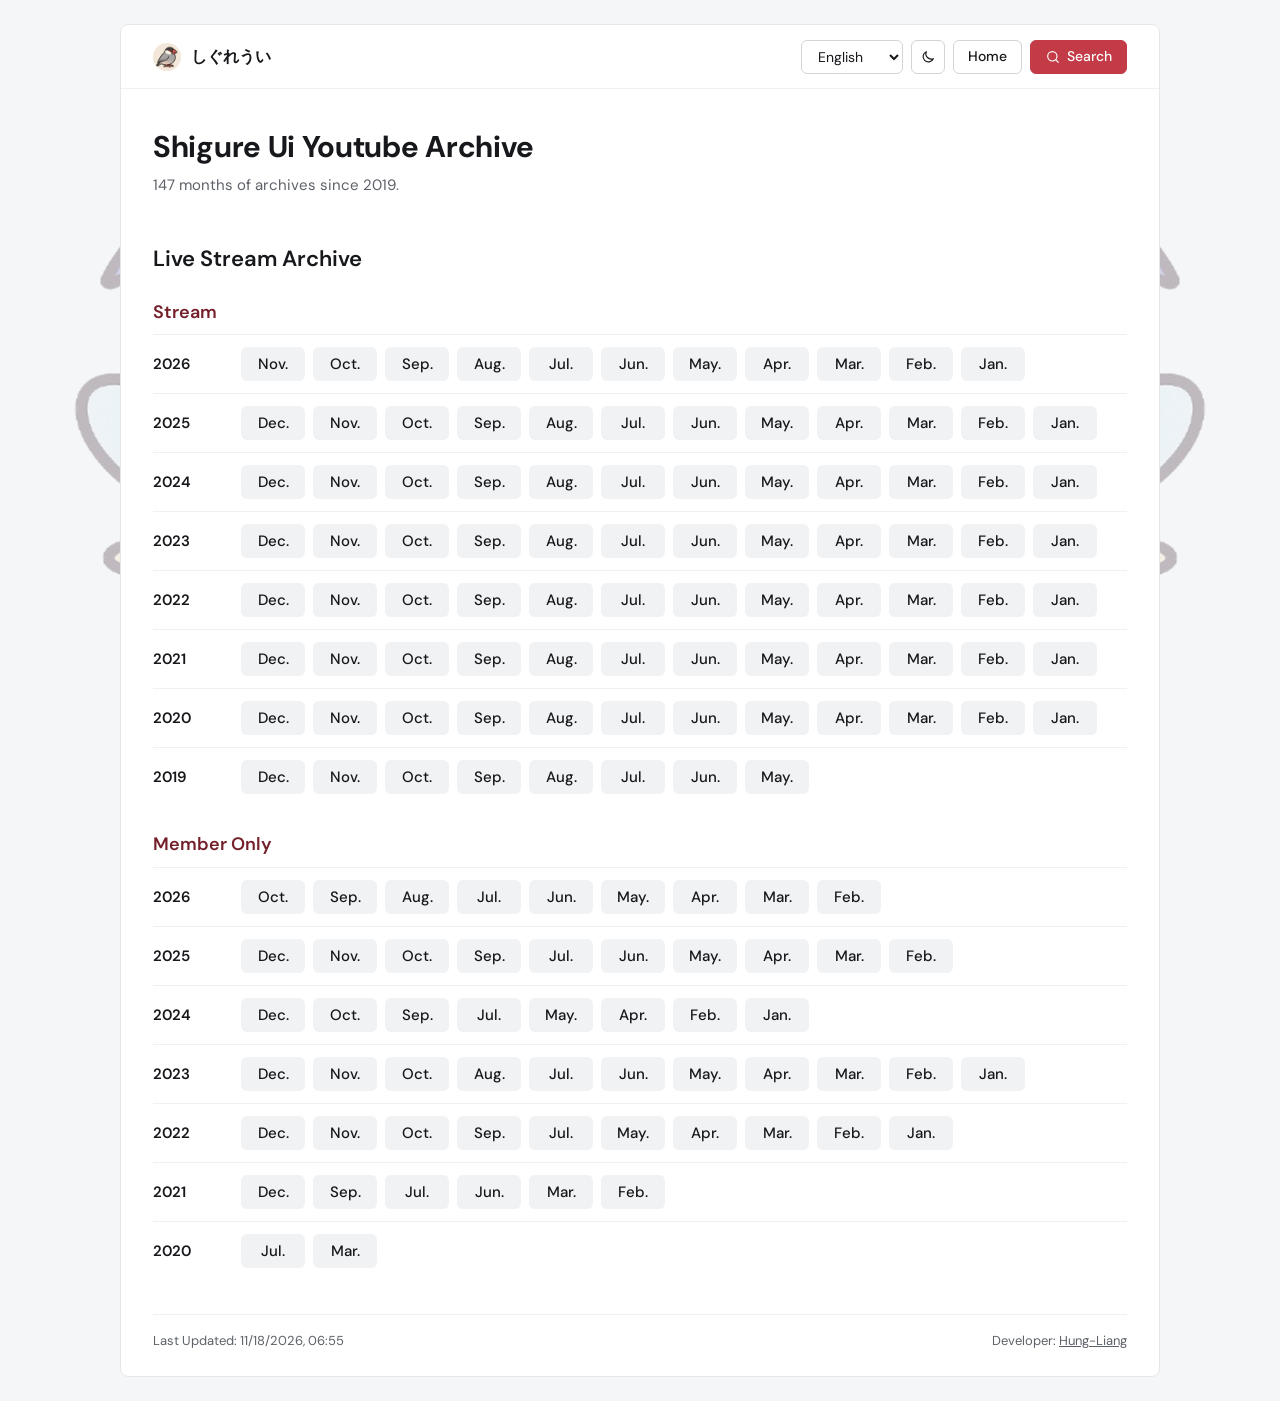
==== commit eb54318f: "🦄 refactor(frontend): extract shared helpers into common.js - Move escapeHtml and formatLastUpdate i" ====
--- a/index.html
+++ b/index.html
@@ -214,16 +214,8 @@
     </div>
 
     <script src="./scripts/language.js"></script>
+    <script src="./scripts/common.js"></script>
     <script>
-      function escapeHtml(value) {
-        return String(value)
-          .replace(/&/g, "&amp;")
-          .replace(/</g, "&lt;")
-          .replace(/>/g, "&gt;")
-          .replace(/"/g, "&quot;")
-          .replace(/'/g, "&#39;");
-      }
-
       document.addEventListener("DOMContentLoaded", async () => {
         // Initialize language
         await loadTranslations();
@@ -351,23 +343,6 @@
             applyTranslations();
           });
 
-        function formatLastUpdate(value) {
-          // Older data has no timezone; it was written in UTC by GitHub Actions
-          const hasTimezone = /(Z|[+-]\d{2}:?\d{2})$/i.test(value);
-          const date = new Date(hasTimezone ? value : value.replace(" ", "T") + "Z");
-          if (isNaN(date)) {
-            return value;
-          }
-          return date.toLocaleString(undefined, {
-            year: "numeric",
-            month: "2-digit",
-            day: "2-digit",
-            hour: "2-digit",
-            minute: "2-digit",
-            hour12: false,
-          });
-        }
-
         fetch("data/last_update.json")
           .then((res) => {
             if (!res.ok) {
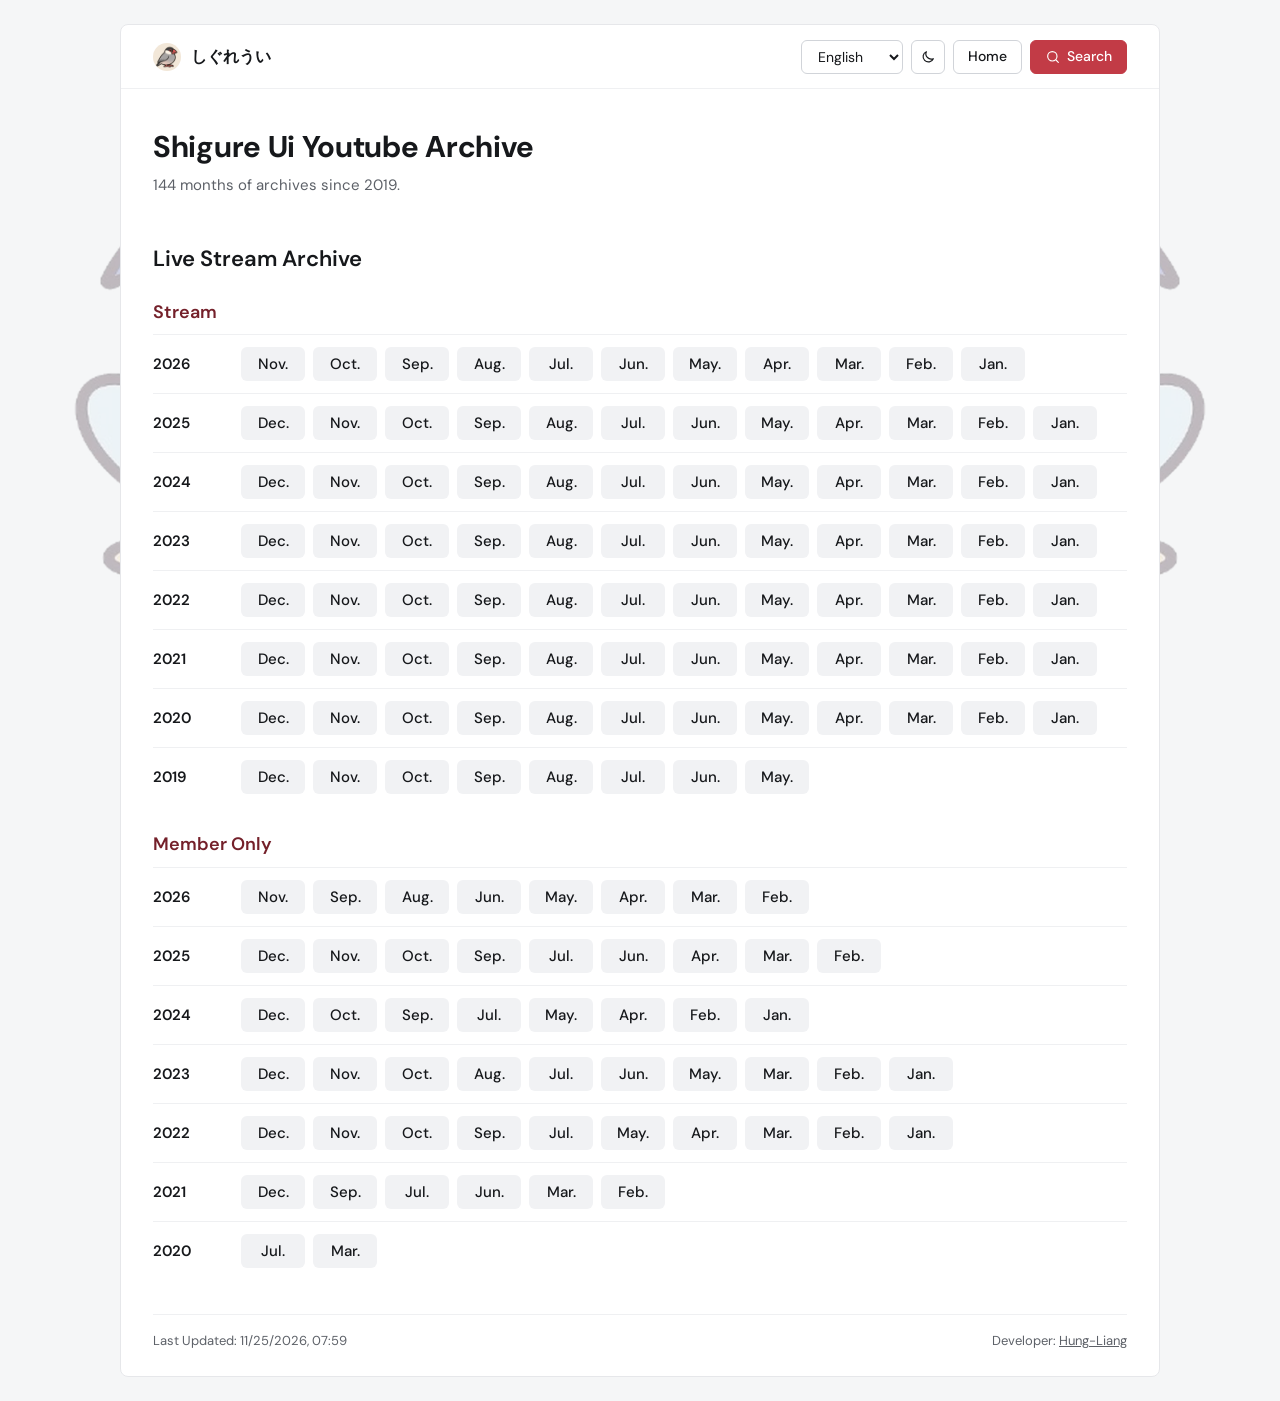
==== commit 281fe0d9: "🦄 refactor(frontend): share category label maps" ====
--- a/index.html
+++ b/index.html
@@ -230,7 +230,6 @@
         const performSearchButton = document.getElementById(
           "perform-search-button"
         );
-        const lastUpdateDateSpan = document.getElementById("last-update-date");
 
         fetch("data/index.json")
           .then((res) => res.json())
@@ -250,13 +249,7 @@
 
               const categoryTitle = document.createElement("h2");
               // Set category title based on category key
-              if (category === "videos") {
-                categoryTitle.setAttribute("data-i18n", "live_stream_archive");
-              } else {
-                categoryTitle.textContent = `${
-                  category.charAt(0).toUpperCase() + category.slice(1)
-                }`; // Fallback for other categories
-              }
+              categoryTitle.setAttribute("data-i18n", CATEGORY_KEYS[category]);
               container.appendChild(categoryTitle);
 
               // Define the desired order of sub-categories (Normal first, then Member)
@@ -271,18 +264,10 @@
 
                 const subCategoryTitle = document.createElement("h3");
                 // Set sub-category title based on sub_category key
-                if (sub_category === "normal") {
-                  subCategoryTitle.setAttribute("data-i18n", "stream_category");
-                } else if (sub_category === "member") {
-                  subCategoryTitle.setAttribute(
-                    "data-i18n",
-                    "member_only_category"
-                  );
-                } else {
-                  subCategoryTitle.textContent = `${
-                    sub_category.charAt(0).toUpperCase() + sub_category.slice(1)
-                  }`; // Fallback
-                }
+                subCategoryTitle.setAttribute(
+                  "data-i18n",
+                  SUB_CATEGORY_KEYS[sub_category]
+                );
                 container.appendChild(subCategoryTitle);
 
                 const yearsData = index[category][sub_category];
@@ -343,28 +328,7 @@
             applyTranslations();
           });
 
-        fetch("data/last_update.json")
-          .then((res) => {
-            if (!res.ok) {
-              throw new Error(`HTTP error! status: ${res.status}`);
-            }
-            return res.json();
-          })
-          .then((data) => {
-            if (data && data.last_update) {
-              lastUpdateDateSpan.textContent = formatLastUpdate(data.last_update);
-            } else {
-              lastUpdateDateSpan.textContent = "Unable to load";
-              lastUpdateDateSpan.setAttribute("data-i18n", "unable_to_load");
-            }
-            applyTranslations();
-          })
-          .catch((error) => {
-            console.error("Error fetching last_update.json:", error);
-            lastUpdateDateSpan.textContent = "Unable to load";
-            lastUpdateDateSpan.setAttribute("data-i18n", "unable_to_load");
-            applyTranslations();
-          });
+        loadLastUpdate("data/last_update.json");
 
         openSearchButton.addEventListener("click", () => {
           searchPopupOverlay.style.display = "flex";
